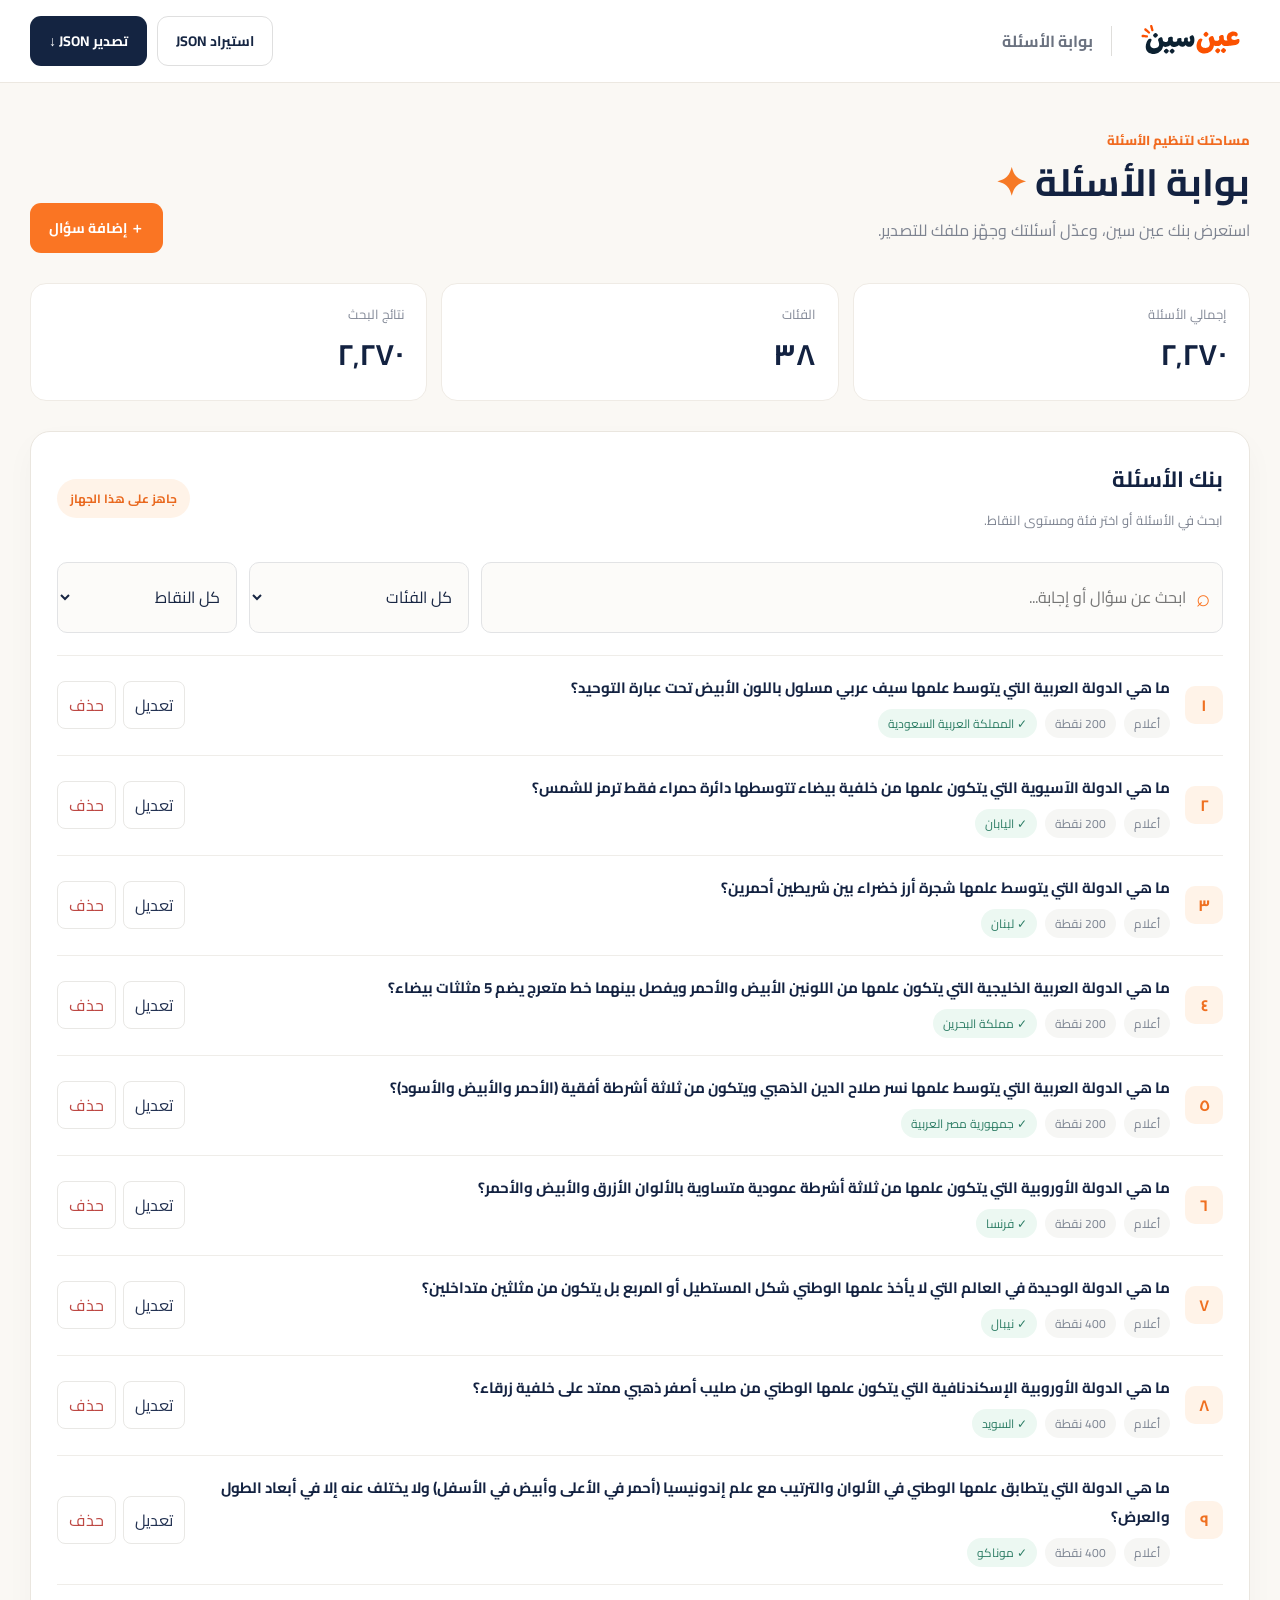
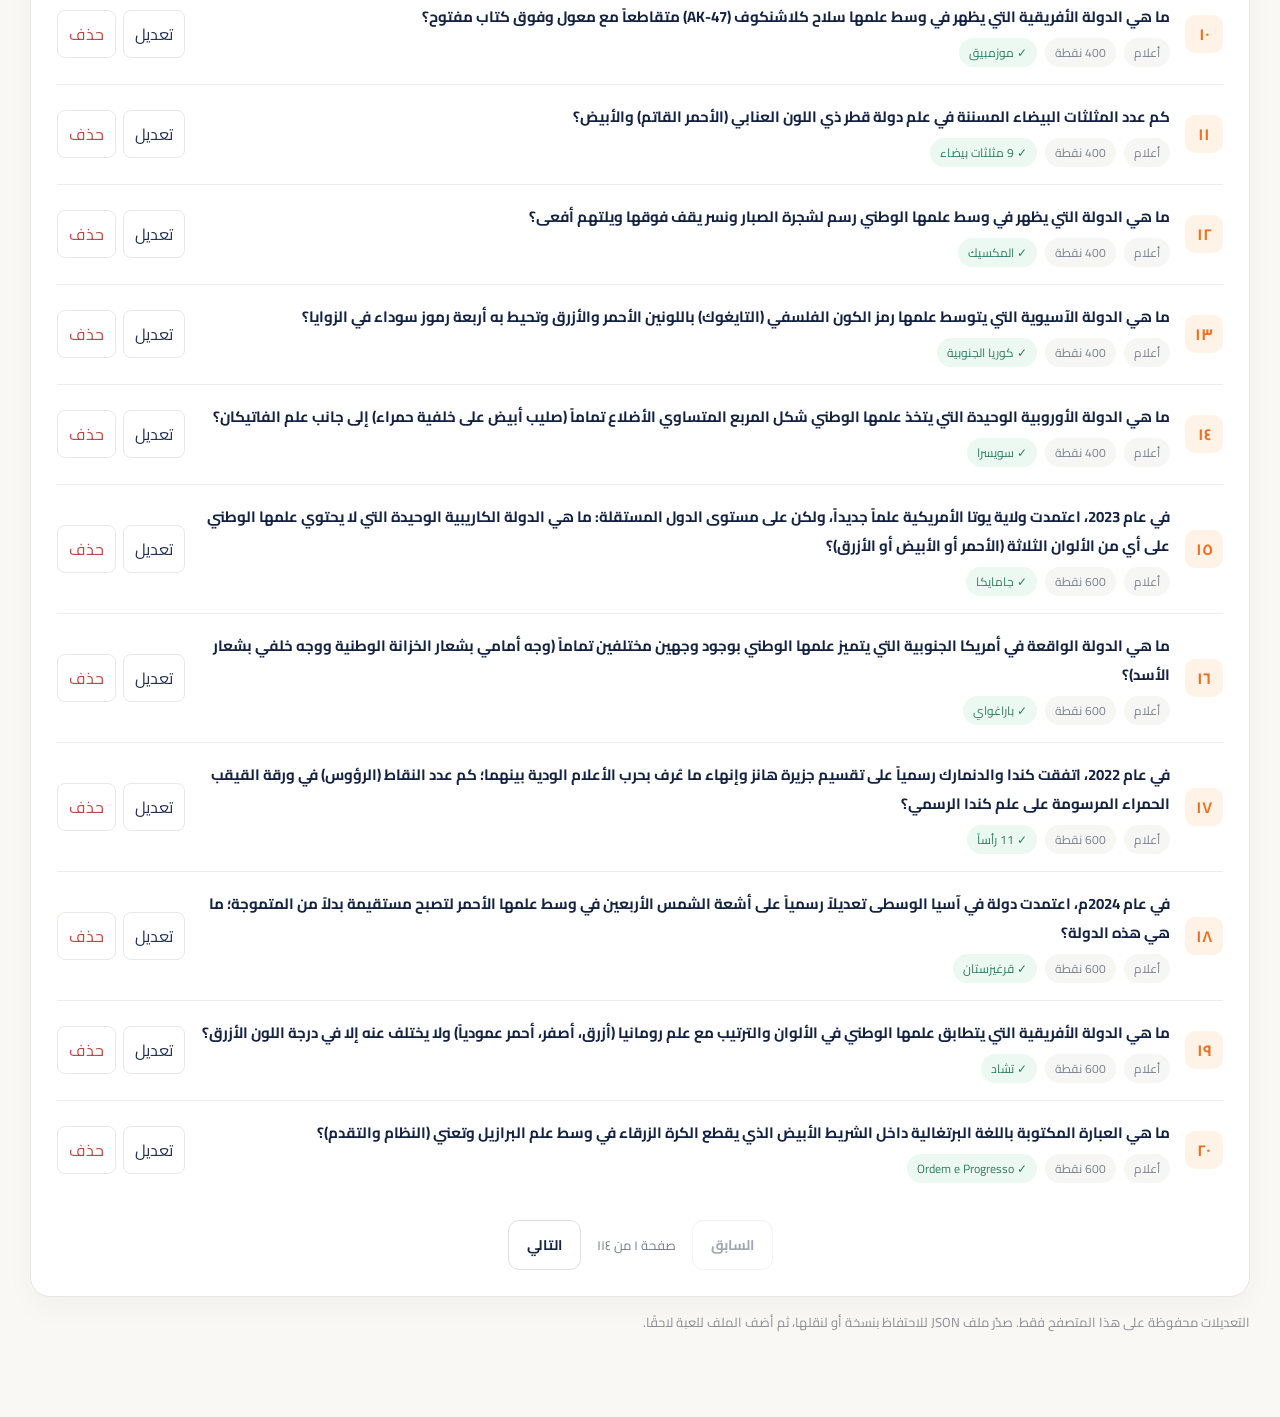
==== index.html @ 0c117cb7 "Create independent question editor" ====
<!doctype html><html lang="ar" dir="rtl"><head><meta charset="utf-8"><meta name="viewport" content="width=device-width,initial-scale=1"><meta name="theme-color" content="#fff8f0"><title>بوابة أسئلة عين سين</title><link rel="icon" href="assets/symbol.svg"><link rel="stylesheet" href="style.css"></head><body>
<header class="top"><div class="top-inner"><img src="assets/logo.svg" alt="عين سين"><span class="top-label">بوابة الأسئلة</span><div class="actions"><label class="button ghost" for="importFile">استيراد JSON</label><input id="importFile" type="file" accept=".json,application/json" hidden><button id="export" class="button dark">تصدير JSON ↓</button></div></div></header>
<main><div class="heading"><div><div class="eyebrow">مساحتك لتنظيم الأسئلة</div><h1>بوابة الأسئلة <span>✦</span></h1><p>استعرض بنك عين سين، وعدّل أسئلتك وجهّز ملفك للتصدير.</p></div><button class="button orange" id="add">＋ إضافة سؤال</button></div>
<div class="stats"><div><span>إجمالي الأسئلة</span><strong id="total">—</strong></div><div><span>الفئات</span><strong id="cat-count">—</strong></div><div><span>نتائج البحث</span><strong id="filtered">—</strong></div></div>
<section class="panel"><div class="panel-head"><div><h2>بنك الأسئلة</h2><p>ابحث في الأسئلة أو اختر فئة ومستوى النقاط.</p></div><span id="save-status" class="badge">جارٍ التحميل…</span></div><div class="filters"><label class="search"><span>⌕</span><input id="query" placeholder="ابحث عن سؤال أو إجابة..." aria-label="البحث عن سؤال أو إجابة"></label><select id="category" aria-label="الفئة"><option value="">كل الفئات</option></select><select id="points" aria-label="النقاط"><option value="">كل النقاط</option><option>200</option><option>400</option><option>600</option></select></div><div id="notice" class="notice" role="status" hidden></div><div id="list" class="list" aria-live="polite"></div><div class="pagination"><button id="prev" class="button ghost">السابق</button><span id="page"></span><button id="next" class="button ghost">التالي</button></div></section>
<p class="hint">التعديلات محفوظة على هذا المتصفح فقط. صدّر ملف JSON للاحتفاظ بنسخة أو لنقلها، ثم أضف الملف للعبة لاحقًا.</p></main>
<dialog id="editor"><form id="editForm"><div class="dialog-header"><div><div class="eyebrow">بنك عين سين</div><h2 id="form-title">إضافة سؤال</h2></div><button type="button" class="close" id="close" aria-label="إغلاق">×</button></div><div class="form-grid"><label>الفئة<select id="form-category" required></select></label><label>النقاط<select id="form-points"><option value="200">٢٠٠ نقطة</option><option value="400">٤٠٠ نقطة</option><option value="600">٦٠٠ نقطة</option></select></label></div><label>نص السؤال<textarea id="form-question" rows="3" required></textarea></label><div class="option-head"><b>الخيارات</b><small>حدّد الدائرة بجانب الإجابة الصحيحة</small></div><div id="options"></div><label>التلميح <small>اختياري</small><input id="form-hint"></label><div id="form-error" class="form-error" role="alert"></div><div class="dialog-actions"><button type="button" id="cancel" class="button ghost">إلغاء</button><button type="submit" class="button orange">حفظ السؤال</button></div></form></dialog><script src="app.js"></script></body></html>
---- style.css ----
@import url("https://fonts.googleapis.com/css2?family=Cairo:wght@400;600;700;800&display=swap");
*{box-sizing:border-box}body{margin:0;font-family:Cairo,Tahoma,sans-serif;color:#132241;background:#faf8f4}button,input,select,textarea{font:inherit}button,.button{cursor:pointer}.top{background:white;border-bottom:1px solid #ece8e1}.top-inner{max-width:1300px;margin:auto;padding:16px 30px;display:flex;align-items:center;gap:18px}.top img{width:120px;height:44px;object-fit:contain}.top-label{border-right:1px solid #dfdedb;padding-right:18px;font-weight:700;color:#6b7280}.actions{margin-right:auto;display:flex;gap:10px}.button{display:inline-flex;align-items:center;justify-content:center;gap:6px;border-radius:11px;border:1px solid transparent;padding:11px 18px;font-weight:700;font-size:14px;white-space:nowrap}.button.orange{background:#fa7523;color:white}.button.dark{background:#142441;color:white}.button.ghost{background:#fff;border-color:#dfdfdf;color:#162643}.button:disabled{opacity:.4;cursor:default}main{max-width:1300px;margin:auto;padding:45px 30px 70px}.heading{display:flex;align-items:flex-end;justify-content:space-between;gap:20px}.eyebrow{font-size:13px;font-weight:800;color:#f16b20}.heading h1{font-size:38px;line-height:1.25;margin:7px 0}.heading h1 span{color:#f67925}.heading p,.panel-head p{color:#7d8390;margin:8px 0}.stats{display:grid;grid-template-columns:repeat(3,1fr);gap:14px;margin:30px 0}.stats>div{background:white;border:1px solid #efebe5;border-radius:16px;padding:18px 22px}.stats span{display:block;color:#838997;font-size:13px}.stats strong{display:block;font-size:30px}.panel{background:white;border:1px solid #eae6df;border-radius:20px;padding:26px;box-shadow:0 12px 30px #14244108}.panel-head{display:flex;justify-content:space-between;align-items:center;gap:20px}.panel h2{font-size:22px;margin:0}.panel-head p{font-size:13px}.badge{background:#fff3e8;border-radius:30px;padding:8px 13px;color:#e9681e;font-size:12px;font-weight:700}.filters{display:grid;grid-template-columns:1fr 220px 180px;gap:12px;margin:22px 0}.filters select,.search,form input,form textarea,form select{width:100%;border:1px solid #e2e3e5;border-radius:10px;background:#fcfbf9;color:#182643;padding:12px}.search{display:flex;align-items:center;gap:8px}.search span{font-size:24px;color:#fa7523}.search input{border:0;outline:none;background:transparent;width:100%}.question{display:flex;align-items:center;gap:15px;border-top:1px solid #efede9;padding:17px 0}.question .num{width:38px;height:38px;display:grid;place-items:center;background:#fff3e8;color:#ef7021;border-radius:10px;font-weight:bold;flex:none}.question-body{flex:1;min-width:0}.question-body h3{font-size:15px;margin:0 0 7px}.meta{display:flex;flex-wrap:wrap;gap:8px;color:#7b8391;font-size:12px}.meta span{background:#f6f6f4;padding:3px 10px;border-radius:20px}.answer{color:#2d7d65!important;background:#ecf8f2!important}.row-actions{display:flex;gap:7px}.row-actions button{border:1px solid #e9e8e5;border-radius:8px;background:white;padding:8px 11px;color:#233252;cursor:pointer}.row-actions .delete{color:#bd4843}.pagination{display:flex;justify-content:center;align-items:center;gap:16px;margin-top:20px}.pagination span{font-size:13px;color:#757c89}.hint{color:#8a8d92;font-size:13px}.notice{background:#fff3e8;color:#9d4a12;padding:10px;border-radius:8px;margin-bottom:10px}.empty{text-align:center;padding:40px;color:#838997}dialog{border:0;border-radius:20px;width:min(640px,94vw);max-height:90vh;padding:0;color:#142441;box-shadow:0 25px 90px #0c193a44}dialog::backdrop{background:#101b33a8}form{padding:26px}form label{display:block;font-weight:700;font-size:14px;margin-top:15px}form label small,.option-head small{font-weight:400;color:#88909c}form input,form textarea,form select{margin-top:6px}textarea{resize:vertical}.dialog-header,.dialog-actions,.option-head{display:flex;justify-content:space-between;align-items:center}.dialog-header h2{margin:4px 0}.close{font-size:28px;border:0;background:#f5f5f3;border-radius:8px;width:38px;height:38px;cursor:pointer}.form-grid{display:grid;grid-template-columns:1fr 1fr;gap:12px}.option-head{margin-top:20px}.option-row{display:flex;align-items:center;gap:10px}.option-row input[type=radio]{width:18px;accent-color:#f66b1c}.option-row input[type=text]{flex:1}.dialog-actions{justify-content:flex-start;gap:9px;margin-top:20px}.form-error{color:#b83c38;margin-top:10px;font-size:13px}@media(max-width:700px){main{padding:25px 14px}.top-inner{padding:12px 14px;flex-wrap:wrap;gap:8px}.top img{width:95px}.top-label{font-size:12px}.actions{width:100%;margin:0}.actions .button{flex:1}.heading{align-items:flex-start;flex-direction:column}.heading h1{font-size:30px}.stats{gap:7px}.stats>div{padding:12px}.stats strong{font-size:22px}.panel{padding:16px}.panel-head{align-items:flex-start;flex-direction:column}.filters{grid-template-columns:1fr 1fr}.search{grid-column:1/-1}.question{align-items:flex-start;flex-wrap:wrap}.question-body{width:calc(100% - 55px);flex:none}.row-actions{margin-right:53px}.button{font-size:12px;padding:10px 12px}.form-grid{grid-template-columns:1fr 1fr}}
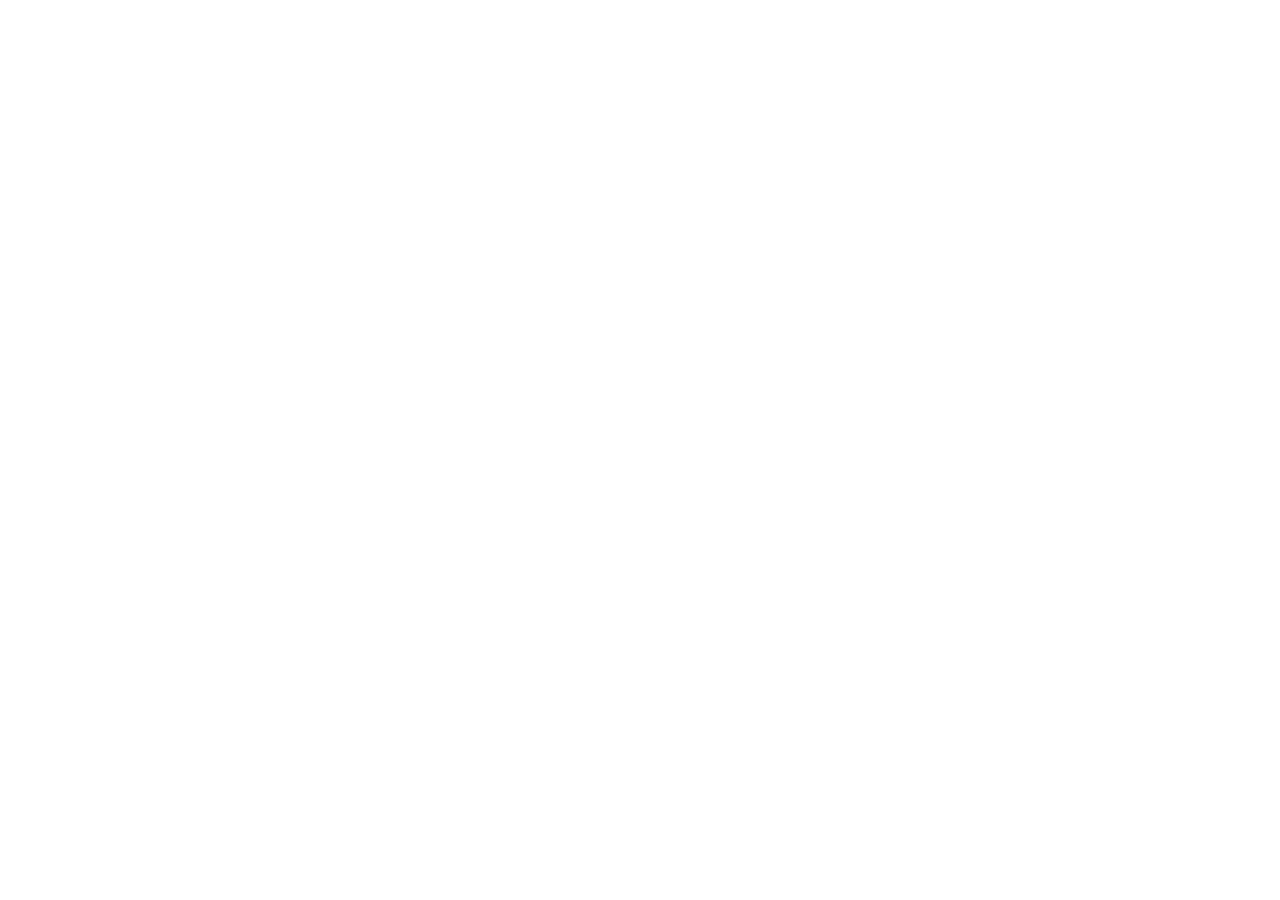
==== commit 7dd85228: "Publish protected Ain Seen review dashboard" ====
--- a/index.html
+++ b/index.html
@@ -1,7 +1,4 @@
-<!doctype html><html lang="ar" dir="rtl"><head><meta charset="utf-8"><meta name="viewport" content="width=device-width,initial-scale=1"><meta name="theme-color" content="#fff8f0"><title>بوابة أسئلة عين سين</title><link rel="icon" href="assets/symbol.svg"><link rel="stylesheet" href="style.css"></head><body>
-<header class="top"><div class="top-inner"><img src="assets/logo.svg" alt="عين سين"><span class="top-label">بوابة الأسئلة</span><div class="actions"><label class="button ghost" for="importFile">استيراد JSON</label><input id="importFile" type="file" accept=".json,application/json" hidden><button id="export" class="button dark">تصدير JSON ↓</button></div></div></header>
-<main><div class="heading"><div><div class="eyebrow">مساحتك لتنظيم الأسئلة</div><h1>بوابة الأسئلة <span>✦</span></h1><p>استعرض بنك عين سين، وعدّل أسئلتك وجهّز ملفك للتصدير.</p></div><button class="button orange" id="add">＋ إضافة سؤال</button></div>
-<div class="stats"><div><span>إجمالي الأسئلة</span><strong id="total">—</strong></div><div><span>الفئات</span><strong id="cat-count">—</strong></div><div><span>نتائج البحث</span><strong id="filtered">—</strong></div></div>
-<section class="panel"><div class="panel-head"><div><h2>بنك الأسئلة</h2><p>ابحث في الأسئلة أو اختر فئة ومستوى النقاط.</p></div><span id="save-status" class="badge">جارٍ التحميل…</span></div><div class="filters"><label class="search"><span>⌕</span><input id="query" placeholder="ابحث عن سؤال أو إجابة..." aria-label="البحث عن سؤال أو إجابة"></label><select id="category" aria-label="الفئة"><option value="">كل الفئات</option></select><select id="points" aria-label="النقاط"><option value="">كل النقاط</option><option>200</option><option>400</option><option>600</option></select></div><div id="notice" class="notice" role="status" hidden></div><div id="list" class="list" aria-live="polite"></div><div class="pagination"><button id="prev" class="button ghost">السابق</button><span id="page"></span><button id="next" class="button ghost">التالي</button></div></section>
-<p class="hint">التعديلات محفوظة على هذا المتصفح فقط. صدّر ملف JSON للاحتفاظ بنسخة أو لنقلها، ثم أضف الملف للعبة لاحقًا.</p></main>
-<dialog id="editor"><form id="editForm"><div class="dialog-header"><div><div class="eyebrow">بنك عين سين</div><h2 id="form-title">إضافة سؤال</h2></div><button type="button" class="close" id="close" aria-label="إغلاق">×</button></div><div class="form-grid"><label>الفئة<select id="form-category" required></select></label><label>النقاط<select id="form-points"><option value="200">٢٠٠ نقطة</option><option value="400">٤٠٠ نقطة</option><option value="600">٦٠٠ نقطة</option></select></label></div><label>نص السؤال<textarea id="form-question" rows="3" required></textarea></label><div class="option-head"><b>الخيارات</b><small>حدّد الدائرة بجانب الإجابة الصحيحة</small></div><div id="options"></div><label>التلميح <small>اختياري</small><input id="form-hint"></label><div id="form-error" class="form-error" role="alert"></div><div class="dialog-actions"><button type="button" id="cancel" class="button ghost">إلغاء</button><button type="submit" class="button orange">حفظ السؤال</button></div></form></dialog><script src="app.js"></script></body></html>
+<!doctype html><html lang="ar" dir="rtl"><head><meta charset="UTF-8"/><meta name="viewport" content="width=device-width,initial-scale=1.0,viewport-fit=cover"/><title>عين سين — بوابة الأسئلة</title>  <script type="module" crossorigin src="./assets/admin-DbtzUWpD.js"></script>
+  <link rel="modulepreload" crossorigin href="./assets/style-DucPuMYP.js">
+  <link rel="stylesheet" crossorigin href="./assets/style-D974J8X4.css">
+</head><body><div id="root"></div></body></html>
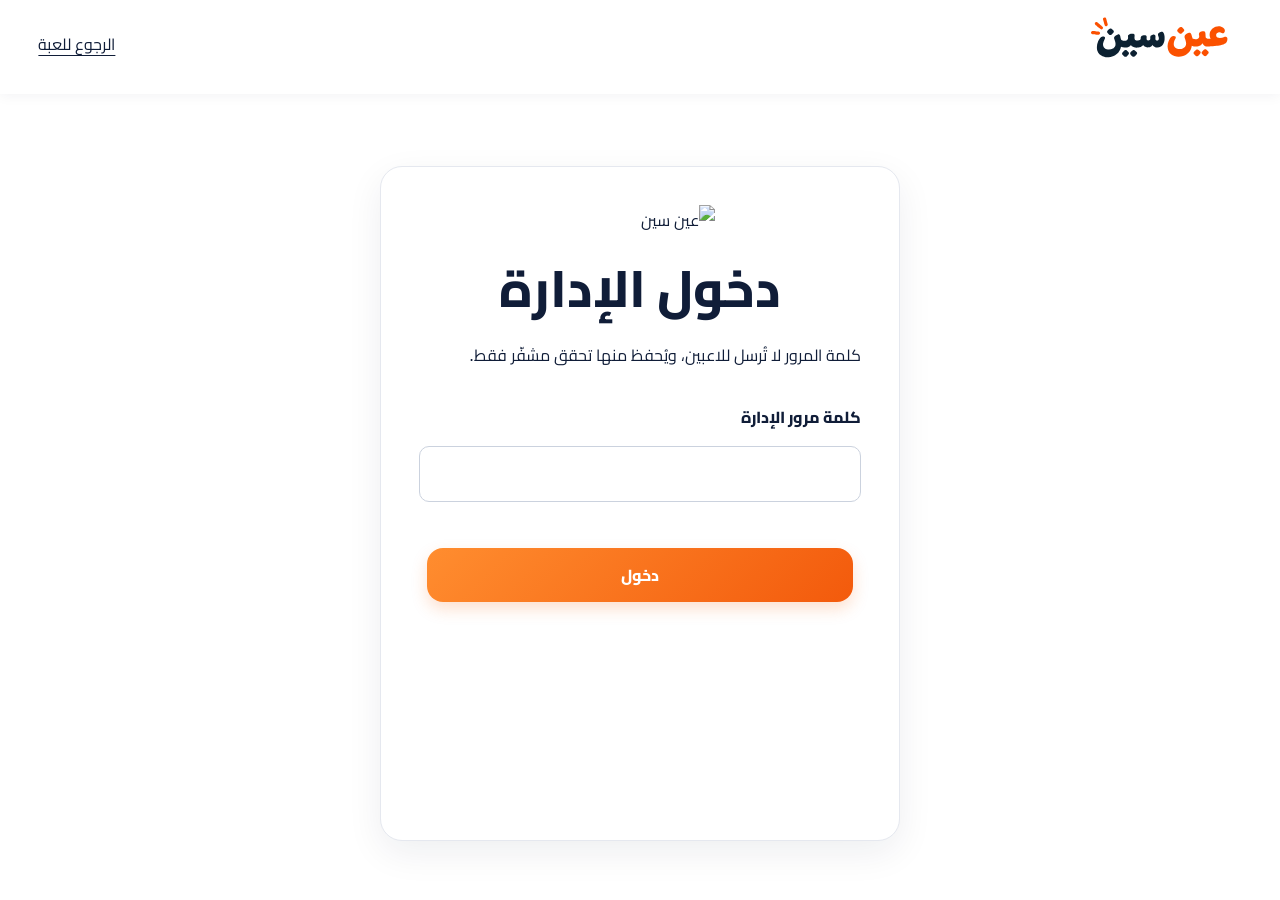
==== commit 9e1e3715: "Publish cache-busted review portal assets" ====
--- a/index.html
+++ b/index.html
@@ -1,4 +1,4 @@
-<!doctype html><html lang="ar" dir="rtl"><head><meta charset="UTF-8"/><meta name="viewport" content="width=device-width,initial-scale=1.0,viewport-fit=cover"/><title>عين سين — بوابة الأسئلة</title>  <script type="module" crossorigin src="./assets/admin-DbtzUWpD.js"></script>
-  <link rel="modulepreload" crossorigin href="./assets/style-DucPuMYP.js">
-  <link rel="stylesheet" crossorigin href="./assets/style-D974J8X4.css">
+<!doctype html><html lang="ar" dir="rtl"><head><meta charset="UTF-8"/><meta name="viewport" content="width=device-width,initial-scale=1.0,viewport-fit=cover"/><title>عين سين — بوابة الأسئلة</title>  <script type="module" crossorigin src="./assets/review-entry-v1.js"></script>
+  <link rel="modulepreload" crossorigin href="./assets/review-runtime-v1.js">
+  <link rel="stylesheet" crossorigin href="./assets/review-v1.css">
 </head><body><div id="root"></div></body></html>
--- a/assets/review-v1.css
+++ b/assets/review-v1.css
@@ -0,0 +1 @@
+@font-face{font-family:Cairo;font-style:normal;font-display:swap;font-weight:400;src:url(./cairo-arabic-400-normal-DN15VWMM.woff2) format("woff2"),url(./cairo-arabic-400-normal-CAYwymWN.woff) format("woff")}@font-face{font-family:Cairo;font-style:normal;font-display:swap;font-weight:600;src:url(./cairo-arabic-600-normal-rkrvveqO.woff2) format("woff2"),url(./cairo-arabic-600-normal-B3EOalmC.woff) format("woff")}@font-face{font-family:Cairo;font-style:normal;font-display:swap;font-weight:800;src:url(./cairo-arabic-800-normal-G1qvPr6G.woff2) format("woff2"),url(./cairo-arabic-800-normal-CVTPwINa.woff) format("woff")}:root{color-scheme:light;font-family:Tajawal,Cairo,system-ui,sans-serif;color:#172238;background:#faf6eb;font-synthesis:none}*{box-sizing:border-box}body{margin:0}button,input{font:inherit}button{cursor:pointer;border:2px solid #172238;border-radius:12px;padding:12px 20px;background:#fff;color:inherit;box-shadow:3px 4px #172238;transition:transform .15s,box-shadow .15s}button:hover:enabled{transform:translate(-1px,-2px)}button:active:enabled{box-shadow:0 0;transform:translate(2px,2px)}button:disabled{opacity:.45;cursor:default;box-shadow:none}button:focus-visible,input:focus-visible{outline:3px solid #245fe8;outline-offset:4px}header{max-width:1440px;margin:auto;padding:18px 4%;display:flex;justify-content:space-between;align-items:center;border-bottom:2px solid #172238}header img{width:160px}nav{display:flex;align-items:center;gap:15px}main{max-width:1440px;margin:auto;padding:32px 4%}h1{font-size:clamp(30px,4vw,58px);line-height:1.4;margin:16px 0}h2{line-height:1.7}p{line-height:1.9}em{font-style:normal;color:#245fe8}.pill{border:1.5px solid #172238;border-radius:30px;padding:7px 14px;font-size:13px;background:#fffdf7}.setup{display:grid;grid-template-columns:1.15fr 1fr;gap:60px;align-items:center}.hero-icon{width:220px}.panel{border:2px solid #172238;border-radius:22px;padding:32px;background:#fffdf8;box-shadow:7px 8px #172238}label{display:block;margin:16px 0;font-weight:700}input{display:block;width:100%;padding:12px;border:2px solid #172238;border-radius:10px;margin-top:8px;background:#faf6eb}.upload{padding:12px;background:#f9dfa0;border:2px dashed #172238;border-radius:12px}input[type=file]{font-size:12px}.primary{background:#f6cf57;font-weight:800;margin:18px 8px 8px}.note,small{font-size:13px;line-height:1.7;color:#4e596b}.error{color:#a82030}.scores{display:grid;grid-template-columns:1fr 1fr;gap:24px}.score{border:2px solid #172238;border-radius:18px;padding:20px 28px;display:grid;grid-template-columns:1fr auto;box-shadow:4px 5px #172238}.score strong{font-size:40px;grid-row:span 2;animation:score-in .3s ease-out}.score small{grid-column:1}.red{background:#ffe1dc}.blue{background:#dce7ff}.score.current{outline:3px solid #e8be43;outline-offset:5px}.toolbar{display:flex;justify-content:space-between;align-items:center;gap:12px;margin:30px 0}.board{display:grid;grid-template-columns:repeat(6,1fr);gap:18px}.category{background:#fff;border:2px solid #172238;border-radius:14px;overflow:hidden;box-shadow:4px 5px #172238;padding-bottom:12px}.category h3{font-size:16px;height:110px;margin:0;padding:14px;display:flex;flex-direction:column;gap:8px;background:#f8dfa0;border-bottom:2px solid #172238}.category h3 span{font-size:12px;opacity:.6}.tint-1 h3{background:#dce7ff}.tint-2 h3{background:#ffe1dc}.tint-3 h3{background:#d9ecdc}.category button{display:block;width:calc(100% - 24px);margin:12px auto 0;font-size:24px;font-weight:800;box-shadow:2px 3px #172238}.question{max-width:1000px;margin:auto;text-align:center}.question-top{display:flex;justify-content:space-between}.question>h2{font-size:clamp(22px,3vw,34px);margin:28px auto}.prepare{padding:35px 0}.options{display:grid;grid-template-columns:1fr 1fr;gap:18px;margin:25px 0}.options button{min-height:75px;display:flex;align-items:center;text-align:right;gap:15px;font-weight:700}.options span{border:1px solid;border-radius:7px;padding:5px 9px;background:#faf6eb}.options .selected{background:#f9dfa0;outline:2px solid #172238}.options .correct{opacity:1;background:#c5ebcd}.timer strong{font-size:40px}.track{height:15px;max-width:600px;margin:8px auto;background:#e5e7ea;border:2px solid #172238;border-radius:20px;overflow:hidden;direction:ltr}.track i{height:100%;display:block;background:#245fe8}.urgent .track i{background:#ef5145}.urgent strong{animation:pulse .65s infinite}.trays{display:grid;grid-template-columns:1fr 1fr;gap:20px;margin-top:25px}.tray{border:2px solid;border-radius:14px;padding:15px}.tray b{display:block}.tray button{padding:8px;margin:8px 5px;font-size:13px}.steal,.resolution{padding:18px;background:#f7e5a8;border-radius:15px;margin-top:22px}.buzzer{font-size:20px;font-weight:700;margin:10px;min-width:180px}.finish{text-align:center;max-width:850px;margin:auto}.final-row{display:flex;justify-content:space-between;padding:24px;margin:20px 0;border:2px solid;border-radius:12px}.audit{margin:35px 0;padding:18px;border:1px solid;border-radius:12px}footer{text-align:center;padding:25px;color:#667085;font-size:13px}.animation{position:fixed;top:0;right:0;bottom:0;left:0;background:#fff;z-index:100;display:grid;place-items:center;overflow:hidden;pointer-events:all}.animation img{width:min(65vw,550px);opacity:1;animation:logo-enter 2.1s both}.animation.turn img{animation:logo-turn 2.4s both}.turn-title{position:absolute;padding:30px 70px;border:3px solid;border-radius:20px;animation:team-enter 2.4s both;text-align:center}@keyframes logo-enter{0%{transform:translate(120vw) rotate(5deg)}35%{transform:translate(0) rotate(-4deg) scale(.9)}48%{transform:rotate(3deg) scale(1)}60%{transform:rotate(0) scale(1.05)}to{transform:scale(18);opacity:1}}@keyframes logo-turn{0%{transform:translate(120vw)}30%{transform:translate(0) rotate(-3deg)}45%{transform:scale(1.15) rotate(3deg)}62%,to{transform:scale(10);opacity:1;visibility:hidden}}@keyframes team-enter{0%,60%{opacity:0;transform:translateY(25px)}75%,95%{opacity:1;transform:translateY(0)}to{opacity:0}}@keyframes pulse{50%{opacity:.45}}@keyframes score-in{0%{transform:scale(1.15)}to{transform:scale(1)}}@media(max-width:1050px){.board{grid-template-columns:repeat(4,1fr)}.setup{gap:25px}}@media(max-width:650px){header{padding:12px}header img{width:110px}nav .pill{display:none}main{padding:22px 16px}.setup{grid-template-columns:1fr}.hero{text-align:center}.hero-icon{width:130px}.panel{padding:20px}.board{grid-template-columns:repeat(2,1fr);gap:16px}.scores{gap:14px}.score{padding:13px;grid-template-columns:1fr}.score strong{grid-row:auto}.toolbar{flex-wrap:wrap}.toolbar b{order:-1;width:100%}.options,.trays{grid-template-columns:1fr}.question-top{gap:10px}.pill{font-size:11px}.final-row{gap:12px;padding:16px}}@media(prefers-reduced-motion:reduce){*,*:before,*:after{animation-duration:.01ms!important;transition:none!important}.animation{display:none}}a{color:inherit;text-underline-offset:5px}select,textarea{font:inherit;display:block;width:100%;padding:12px;border:2px solid #172238;border-radius:10px;margin-top:8px;background:#faf6eb}textarea{min-height:110px;resize:vertical}.online{background:#d9ecdc}.offline{background:#ffe1dc}.sharing{margin:25px 0;box-shadow:3px 4px #172238}.sharing>div{margin-top:20px}.sharing button{margin:8px}.filters{display:grid;grid-template-columns:2fr 1fr 1fr;gap:16px;align-items:center}.editor{margin:25px 0;padding:24px;background:#e9edfa;border:2px solid;border-radius:18px}.question-list{display:grid;grid-template-columns:1fr 1fr;gap:20px;margin:25px 0}.bank-row{border:2px solid;border-radius:16px;padding:22px;background:#fff}.bank-row button{margin:8px}.bank-row h3{line-height:1.8}@media(max-width:650px){.question-list,.filters{grid-template-columns:1fr}nav{font-size:13px}}.room-code{text-align:center;border:2px solid #172238;border-radius:18px;background:#f8dfa0;padding:25px;margin:25px 0}.room-code strong{display:block;font-size:clamp(32px,5vw,55px);letter-spacing:.15em;padding:18px;color:#172238}.lobby-members{margin:25px 0}.member-row{display:flex;align-items:center;justify-content:space-between;gap:18px;border:2px solid #172238;border-radius:14px;padding:16px;margin:12px 0}.member-row small{display:block}.member-row button{margin:5px;padding:8px 14px}.logo-loading{font-size:26px;font-weight:800;color:#172238}.animation img{animation-duration:3.2s}.animation.turn img,.turn-title{animation-duration:3.8s}.replay-intro{display:block;margin:20px 0 0;font-size:12px;box-shadow:none}.fallback-logo{font-size:60px}.animation:not(.ready) .turn-title{display:none}@media(max-width:650px){.member-row{flex-direction:column;align-items:stretch}}@media(prefers-reduced-motion:reduce){.animation{display:grid!important}.animation img{animation:none!important;transform:none!important;opacity:1!important}.animation.turn.ready img{display:none}.turn-title{animation:none!important;opacity:1!important;transform:none!important}}.room-qr{display:block;width:min(260px,65vw);margin:12px auto}.room-qr svg{width:100%;height:auto;display:block;border-radius:12px}.room-invite{margin:16px 0}.room-invite summary{cursor:pointer;font-weight:700}.join-panel{max-width:560px;margin:40px auto}.join-panel form{display:grid;gap:14px;margin:22px 0}:root{--page-gutter: clamp(12px, 3vw, 40px);-webkit-text-size-adjust:100%;text-size-adjust:100%}body,#root{min-height:100svh}header,main,footer{padding-left:calc(var(--page-gutter) + env(safe-area-inset-left,0px));padding-right:calc(var(--page-gutter) + env(safe-area-inset-right,0px))}header{padding-top:max(12px,env(safe-area-inset-top,0px));gap:12px}main{padding-bottom:calc(28px + env(safe-area-inset-bottom,0px))}footer{padding-bottom:calc(20px + env(safe-area-inset-bottom,0px))}header>*,main>*,.setup>*,.scores>*,.board>*,.options>*,.trays>*,.member-row>*{min-width:0}button,input,select,textarea{min-height:44px;max-width:100%}button,h1,h2,h3,p,b,strong,summary,a{overflow-wrap:anywhere}input,select,textarea{font-size:16px}img,svg{max-width:100%}nav,.toolbar,.question-top{flex-wrap:wrap}.toolbar{margin-block:18px}.toolbar>*{max-width:100%}.scores,.options,.trays{grid-template-columns:repeat(2,minmax(0,1fr))}.score b,.score span{min-width:0;overflow-wrap:anywhere}.score strong{font-size:clamp(26px,4vw,40px)}.options button{min-width:0;overflow-wrap:anywhere}.options span{flex-shrink:0}.category h3{height:auto;min-height:110px}.category button{padding-inline:8px;min-height:44px}.buzzer{min-width:0;max-width:calc(100% - 20px);min-height:52px}.room-code{padding:clamp(12px,3vw,25px)}.room-code strong{font-size:clamp(24px,5vw,55px);padding:12px 0;letter-spacing:.08em}.room-qr{width:min(260px,100%)}.join-panel{width:calc(100% - 2 * var(--page-gutter))}.member-row{flex-wrap:wrap}.member-row>div:last-child{display:flex;flex-wrap:wrap;gap:8px}.member-row button{margin:0;flex:1 1 130px}.animation img{max-height:70svh;width:auto;max-width:min(65vw,550px);object-fit:contain}.turn-title{max-width:90vw;padding:16px clamp(16px,5vw,70px)}@media(max-width:900px){.setup{grid-template-columns:1fr;gap:24px}.hero{text-align:center}.hero-icon{width:130px}.panel{padding:clamp(14px,3vw,24px)}.scores{gap:12px}.score{padding:12px}.question>h2{font-size:clamp(20px,3vw,28px);margin-block:16px}.options{gap:12px;margin-block:16px}.options button{min-height:60px;padding:12px;gap:10px}.prepare{padding-block:12px}.trays{gap:12px}.tray{padding:10px}.answer-submit{position:sticky;bottom:calc(10px + env(safe-area-inset-bottom,0px));z-index:5;border-width:3px}}@media(min-width:480px)and (max-width:900px){.board{grid-template-columns:repeat(4,minmax(0,1fr));gap:12px}.category h3{min-height:90px;font-size:14px;padding:10px}.category button{font-size:21px;width:calc(100% - 16px);margin-top:10px}.score{grid-template-columns:minmax(0,1fr) auto;align-items:center}.score strong{grid-row:span 2}.options,.trays{grid-template-columns:repeat(2,minmax(0,1fr))}}@media(max-width:479px){.board{grid-template-columns:repeat(2,minmax(0,1fr))}.options,.trays{grid-template-columns:minmax(0,1fr)}.scores{grid-template-columns:repeat(2,minmax(0,1fr))}.score{grid-template-columns:minmax(0,1fr)}.score strong{grid-row:auto}.primary{margin-inline:0}.room-code strong{letter-spacing:.04em}}@media(orientation:landscape)and (max-height:600px){header{padding-block:6px}header img{width:100px}nav{gap:8px;font-size:13px}nav .pill{display:none}main{padding-top:12px}.setup{grid-template-columns:minmax(0,.8fr) minmax(0,1.2fr);gap:20px;align-items:start}.hero h1{font-size:clamp(26px,4vw,36px)}.hero-icon{width:100px}.hero p{font-size:14px}.panel{padding:14px;border-radius:16px;box-shadow:4px 5px #172238}.toolbar{margin-block:10px;gap:8px}.toolbar b{width:auto;order:0}.toolbar button{padding:8px 12px}.scores{gap:10px}.score{padding:8px 12px;grid-template-columns:minmax(0,1fr) auto}.score strong{font-size:28px;grid-row:span 2}.score small{font-size:11px}.question>h2{margin-block:12px;font-size:clamp(20px,2.6vw,26px);line-height:1.65}.question-top{gap:6px}.timer strong{font-size:28px}.track{height:12px;margin-block:5px}.options{grid-template-columns:repeat(2,minmax(0,1fr));gap:10px;margin-block:12px}.options button{min-height:52px;padding:10px}.trays{grid-template-columns:repeat(2,minmax(0,1fr));margin-top:16px}.category h3{min-height:76px;padding:8px;font-size:13px;gap:4px}.category button{margin-top:8px;padding-block:6px;font-size:20px}.room-qr{width:min(190px,100%)}.steal,.resolution{margin-top:12px;padding:12px}.prepare{padding-block:6px}.primary{margin-block:10px}.buzzer{margin:6px;padding:10px 16px;font-size:18px}}@media(orientation:landscape)and (min-width:900px)and (max-height:600px){.board{grid-template-columns:repeat(6,minmax(0,1fr));gap:12px}}@media(horizontal-viewport-segments:2){.setup,.scores,.options,.trays,.question-list{grid-template-columns:repeat(2,minmax(0,1fr));column-gap:max(20px,calc(env(viewport-segment-left 1 0,0px) - env(viewport-segment-right 0 0,0px) + 32px))}}.setup>.category-picker{grid-column:1 / -1}.category-picker{margin-block:1rem}.category-picker h2{margin-block:0 .5rem}.category-choices{display:grid;grid-template-columns:repeat(5,minmax(0,1fr));gap:.85rem}.category-choice{position:relative;display:flex;flex-direction:column;align-items:center;justify-content:center;gap:.4rem;min-width:0;padding:.8rem;font:inherit;background:var(--paper, #fffdf7)}.category-choice img{object-fit:contain;width:clamp(65px,8vw,110px);height:clamp(65px,8vw,110px)}.category-choice span{overflow-wrap:anywhere;font-size:.85rem;font-weight:800}.category-choice b{position:absolute;top:.35rem;inset-inline-end:.5rem}.category-choice.chosen{background:#d9f5e7;outline:3px solid #17263d;outline-offset:1px}.category-choice:disabled:not(.chosen){opacity:.4}.category h3{display:flex;flex-direction:column;align-items:center;gap:.5rem}.category h3 img{width:clamp(55px,7vw,90px);height:clamp(55px,7vw,90px);object-fit:contain}.selected-categories{display:flex;flex-wrap:wrap;gap:1rem}.selected-categories span{display:flex;align-items:center;gap:.5rem}@media(max-width:900px){.category-choices{grid-template-columns:repeat(3,minmax(0,1fr))}}@media(max-width:460px){.category-choices{grid-template-columns:repeat(2,minmax(0,1fr));gap:.6rem}.category-picker{padding:.9rem}}@media(orientation:landscape)and (max-height:540px){.category-choices{grid-template-columns:repeat(5,minmax(0,1fr))}.category-choice{padding:.5rem}.category-choice img{width:50px;height:50px}.category h3 img{width:45px;height:45px}}.category-confirm{display:flex;justify-content:center;margin-top:1.5rem}.category-confirm>button{max-width:100%;white-space:normal}html[data-reduced-motion=true] *,html[data-reduced-motion=true] *:before,html[data-reduced-motion=true] *:after{animation:none!important;transition:none!important;scroll-behavior:auto!important}html[data-reduced-motion=true] .animation{display:none!important}.turn-duration{display:grid;gap:12px;max-width:520px}.turn-duration input[type=range]{width:100%;padding:0;accent-color:#cc3844;cursor:pointer}.board.paired-board{grid-template-columns:repeat(3,minmax(0,1fr));gap:22px}.paired-category{display:grid;grid-template-columns:minmax(54px,1fr) minmax(100px,1.7fr) minmax(54px,1fr);border:2px solid #172238;border-radius:18px;box-shadow:4px 5px #172238;background:#fffdf8;overflow:hidden;min-width:0}.question-column{display:grid;grid-template-rows:48px repeat(3,minmax(56px,1fr));gap:12px;padding:10px;text-align:center}.question-column>span{display:flex;align-items:center;justify-content:center;font-weight:800;font-size:13px}.question-column button{padding:8px 2px;min-height:56px;width:100%;margin:0;font-size:clamp(18px,2vw,25px);font-weight:800;box-shadow:2px 3px #172238}.question-column button:disabled{background:#e8e8e4;opacity:.6}.category-strip{background:var(--category-color);border-inline:2px solid #172238;display:flex;flex-direction:column;align-items:center;min-width:0}.category-strip h3{font-size:15px;min-height:62px;margin:0;padding:12px 6px 6px;text-align:center;line-height:1.6;overflow-wrap:anywhere}.category-strip img{width:100%;height:190px;object-fit:contain;padding:10px 3px;flex:1}.category-strip-bottom{height:14px;width:100%;background:#172238;opacity:.16;border-top:2px solid #172238}@media(max-width:1050px){.board.paired-board{grid-template-columns:repeat(2,minmax(0,1fr));gap:18px}}@media(max-width:550px){.board.paired-board{grid-template-columns:1fr}.paired-category{grid-template-columns:1fr 1.6fr 1fr}.category-strip img{height:180px}}:root{--ink:#101d38;--orange:#f56818;--coral:#ff625b;--paper:#fff;--panel:#f0f1f4;color:var(--ink);background:var(--paper)}body{background:#fff;color:var(--ink)}header{max-width:none;min-height:76px;background:#fff;border:0;box-shadow:0 2px 12px #101d380d}header img{width:clamp(120px,13vw,190px);height:auto;max-height:58px;object-fit:contain}header nav{flex-wrap:wrap;gap:clamp(8px,2vw,28px)}header nav a{font-weight:800;text-decoration:none}header nav a:hover{color:var(--orange)}button,select,input{border-color:#d8dce5;border-radius:14px;box-shadow:none}button{border:1px solid #dde1e9;font-weight:800;transition:transform .18s,box-shadow .18s,background-color .18s}button:hover:enabled{box-shadow:0 8px 20px #101d381a;transform:translateY(-2px)}button.primary,.hero-action{color:#fff;border:0;background:linear-gradient(135deg,#ff8d2f,#f35a0c);border-radius:16px;box-shadow:0 7px 16px #f5681835}button.primary:hover:enabled,.hero-action:hover{background:linear-gradient(135deg,#ff9a3e,#e84e08)}.panel{background:#fff;border:1px solid #e6e8ef;border-radius:22px;box-shadow:0 10px 30px #101d380d}main{max-width:1500px}.redesign-home{max-width:none;display:grid;grid-template-columns:minmax(0,1fr);gap:32px;padding:0 0 60px}.redesign-home>.hero{grid-column:1;grid-row:1;min-height:465px;margin:0;padding:45px max(6vw,28px);background:#ff8061 url(../redesign/brand/riyadh-banner.webp) center 58% / cover no-repeat;border:0;border-radius:0 0 48% 8%/0 0 12% 5%;display:flex;justify-content:flex-start;align-items:center;overflow:hidden}.hero-content{max-width:560px;width:44%;text-align:right;margin-inline-start:0}.hero-content h1{margin:0 0 12px;line-height:1}.hero-content .hero-wordmark{width:min(100%,420px);max-height:150px;object-fit:contain;object-position:right center}.hero-content p{font-size:clamp(20px,2.1vw,31px);font-weight:800;line-height:1.7;margin:14px 0 22px;color:#101d38}.hero-action{display:inline-block;text-decoration:none;font-size:22px;font-weight:800;padding:13px 48px}.redesign-home>.category-picker{grid-column:1;grid-row:2;margin:0 auto;width:min(1420px,94%);background:#f0f1f4;border:0;padding:28px;box-shadow:none}.redesign-home>.panel:not(.category-picker):not(.how-to-play):not(.about-game){grid-column:1;grid-row:3;width:min(1000px,94%);margin:auto}.redesign-home>.how-to-play{grid-column:1;grid-row:4;width:min(1000px,94%);margin:auto}.category-picker .toolbar{justify-content:center;text-align:center;gap:16px}.category-picker .toolbar h2{font-size:clamp(26px,3vw,42px);margin:0}.category-picker .toolbar p{margin:0;color:#657080}.category-choices{display:grid;grid-template-columns:repeat(auto-fill,minmax(150px,1fr));gap:16px}.category-picker .category-choice{display:flex;flex-direction:column;position:relative;gap:0;padding:0;margin:0;width:100%;border:2px solid transparent;border-radius:17px;overflow:hidden;background:#b9dff1;box-shadow:0 4px 10px #101d380c}.category-picker .category-choice img{width:100%;height:auto;aspect-ratio:1/1;object-fit:cover;padding:0;margin:0;border-radius:0}.category-picker .category-choice span{width:100%;min-height:60px;display:flex;align-items:center;justify-content:center;padding:9px;background:#ff812f;color:#fff;font-size:16px}.category-picker .category-choice b{position:absolute;top:8px;left:8px;border-radius:50%;width:27px;height:27px;color:#fff;background:#1f73dc;display:grid;place-items:center}.category-picker .category-choice.chosen{border-color:#2478f2;box-shadow:0 0 0 3px #2478f233;transform:translateY(-3px)}.category-picker .category-choice.chosen span{background:#2478f2}.category-picker .category-choice:disabled:not(.chosen){opacity:.52}.category-confirm{text-align:center;padding:26px 0 0}.favorites-panel{margin:12px 0 18px}.favorites-panel>summary{display:inline-block;cursor:pointer;padding:9px 15px;border:1px solid #d8dce5;border-radius:12px;background:#fff;color:#101d38;font-weight:800;list-style:none}.favorites-panel>summary::-webkit-details-marker{display:none}.favorites-panel>summary:after{content:" ▾"}.favorites-panel[open]>summary:after{content:" ▴"}.favorites-controls{display:flex;align-items:end;flex-wrap:wrap;gap:10px;margin:10px 0 0;padding:16px;border-radius:16px;background:#fff}.favorites-controls label{flex:1 1 190px}.favorites-controls label input,.favorites-controls label select{display:block;width:100%;margin-top:4px}.favorites-controls p{width:100%;margin:0}.my-games{max-width:1000px;margin:30px auto}.saved-game{margin:14px 0;padding:16px;border:1px solid #e2e5eb;border-radius:16px;background:#fff}.saved-game>summary{cursor:pointer;display:flex;gap:12px;justify-content:space-between;flex-wrap:wrap}.saved-game>summary small{color:#657080}.saved-round{padding:14px;margin:12px 0;border-radius:12px;background:#fff9f2;overflow-wrap:anywhere}.paired-category{border:1px solid #d9dee7;box-shadow:0 8px 22px #101d3812;border-radius:20px}.category-strip{background:#d5eaf5;border-inline:1px solid #d9dee7}.category-strip img{object-fit:cover;padding:0;height:auto;min-height:130px}.category-strip h3{color:#fff;background:#ff812f;width:100%;min-height:54px;padding:10px 6px}.category-strip-bottom{display:none}.question-column button{border:1px solid #e8b67e;color:#db5a14;background:#fff8f0;box-shadow:none}.score{border-radius:20px;box-shadow:none;border:1px solid #e5e8f0}.score.red{background:#bd3540;color:#fff}.score.blue{background:#205cb5;color:#fff}.team-setup{display:flex;flex-wrap:wrap;align-items:end;gap:12px;margin:12px 0}.team-setup label{flex:1 1 190px}.team-setup select{display:block;width:100%;padding:10px;background:#fff;color:#101d38}.team-color-preview{width:38px;height:38px;border-radius:10px;border:1px solid #101d3833}.question.panel{border:1px solid #e9e2d9;background:#fff9f2;color:#101d38;padding:clamp(22px,4vw,55px)}.question .question-top{gap:12px;flex-wrap:wrap}.question .question-top .pill{background:#f56818;color:#fff;border:0}.question>h2{color:#101d38;background:#fff;border:1px solid #f0e3d5;border-top:5px solid #f56818;border-radius:18px;padding:clamp(22px,3vw,36px);line-height:1.7}.question :where(.toolbar,.prepare,.tray) button:not(.primary):not(.buzzer),.question>button:not(.primary):not(.buzzer){color:#101d38;background:#fff;border:1px solid #c9d0db}.question :where(.toolbar,.prepare,.tray) button:not(.primary):not(.buzzer):disabled,.question>button:not(.primary):not(.buzzer):disabled{color:#596577;opacity:1;background:#f1f2f4;border-color:#d5d9df}.question .options button{border:2px solid #d9dfeb;background:#fff;color:#101d38;box-shadow:none;border-radius:14px}.question .options button:not(:disabled):hover{border-color:#f56818;background:#fff3e5}.question .options span{color:#101d38;border:0;background:#e8edf5}.question .options button.selected{border-color:#f56818;background:#fff0dd;outline:0}.question .options button.correct{opacity:1;color:#164b2c;border-color:#38a96a;background:#d9f2e1}.question .options button.incorrect{opacity:1;color:#772b2b;border-color:#dd6464;background:#ffe2df}.question .timer strong,.question [role=timer]{color:#101d38}.question .track{border:0;background:#e0e4ea}.question .track i{background:#f78a37}.question .urgent .track i{background:#ef5145}.question .tray{background:#fffaf1;color:#101d38;border-color:#e1e5ec}.error{border-radius:12px;padding:12px;background:#fff0ec}footer{background:#101d38;color:#fff;padding-top:28px;padding-bottom:28px}@media(max-width:800px){.redesign-home>.hero{min-height:390px;background-position:38% center}.hero-content{width:57%}.hero-content p{font-size:20px}}@media(max-width:550px){header nav{gap:8px;font-size:12px}header nav button{padding:8px}.redesign-home>.hero{min-height:350px;padding:24px 18px;background-position:35% bottom}.hero-content{width:70%;padding:15px;background:#fffd;border-radius:18px}.hero-content .hero-wordmark{display:block;width:100%}.hero-content p{font-size:17px}.hero-action{font-size:17px;padding:10px 22px}.redesign-home>.category-picker{padding:16px}.category-choices{grid-template-columns:repeat(2,minmax(0,1fr));gap:10px}}*,*:before,*:after{animation:none!important;transition:none!important;scroll-behavior:auto!important}button:hover:enabled{transform:none}.header-brand{display:flex;align-items:center;gap:8px}header .header-symbol{width:42px;height:42px;object-fit:contain}.offline-action{display:inline-block;margin:8px;padding:12px 26px;border:2px solid #101d38;border-radius:16px;background:#fff;color:#101d38;font-size:20px;font-weight:800;text-decoration:none}.redesign-home>.about-game{grid-column:1;grid-row:5;width:min(1000px,94%);min-width:0;margin:auto;line-height:1.9;overflow-wrap:anywhere}.finish-celebration{position:relative;isolation:isolate;overflow:hidden;max-width:900px;margin:30px auto;padding:45px 20px;text-align:center;border-radius:24px;background:#fff9f2;border:1px solid #f2e3d6}.finish-logo{display:block;width:min(240px,65%);height:90px;object-fit:contain;margin:0 auto 18px;animation:finish-logo-appear .45s .8s both}.winner-banner{position:relative;margin:0 auto 24px;padding:18px 28px;max-width:670px;background:#f56818;color:#fff;border-radius:16px;animation:winner-slide .8s ease-out both}.finish-scores{max-width:560px;margin:auto;background:#fff;border-radius:16px;border:1px solid #e8e5e0;overflow:hidden}.finish-score{display:flex;justify-content:space-between;gap:15px;padding:16px 20px;color:#101d38}.finish-score+.finish-score{border-top:1px solid #eee}.finish-actions{display:flex;justify-content:center;align-items:center;gap:16px;flex-wrap:wrap;margin-top:25px}.finish-actions a{color:#101d38;font-weight:800;padding:12px}.confetti{position:absolute;top:0;right:0;bottom:0;left:0;pointer-events:none;z-index:-1;overflow:hidden}.confetti i{position:absolute;bottom:0;width:10px;height:16px;background:#f56818;opacity:0;animation:confetti-burst 2s ease-out infinite;animation-delay:calc((var(--piece) / 24) * .35s)}.confetti i:nth-child(3n){background:#205cb5}.confetti i:nth-child(3n+1){background:#f7bd42}.confetti i:nth-child(4n){background:#ef6661}.confetti .from-left{left:2%;--dx:calc(80px + (var(--piece) * 9px));--dy:calc(-180px - (var(--piece) * 12px))}.confetti .from-right{right:2%;--dx:calc(-80px - (var(--piece) * 9px));--dy:calc(-180px - (var(--piece) * 12px))}@keyframes winner-slide{0%{transform:translate(120%);opacity:0}to{transform:translate(0);opacity:1}}@keyframes finish-logo-appear{0%{opacity:0}to{opacity:1}}@keyframes confetti-burst{0%{transform:translate(0) rotate(0);opacity:1}65%{opacity:1}to{transform:translate(var(--dx),var(--dy)) rotate(540deg);opacity:0}}@media(prefers-reduced-motion:reduce){.finish-celebration *,.finish-celebration *:before,.finish-celebration *:after{animation:none!important}}.animation.intro.ready{animation:intro-screen 2s ease-in-out both!important}.animation.intro.ready img{width:min(38vw,230px);animation:intro-symbol 2s cubic-bezier(.22,1,.36,1) both!important}@keyframes intro-screen{0%,72%{opacity:1}to{opacity:0}}@keyframes intro-symbol{0%{opacity:0;transform:translateY(15px) scale(.88)}35%,70%{opacity:1;transform:translateY(0) scale(1)}to{opacity:0;transform:scale(1.05)}}@media(prefers-reduced-motion:reduce){.animation.intro.ready,.animation.intro.ready img{animation:none!important}}.solo-picker-heading{display:flex;align-items:center;justify-content:space-between;gap:12px;margin:18px 0 12px;color:#101d38}.solo-picker-heading strong{padding:7px 13px;border-radius:12px;background:#ffeadc;color:#ab4710}.solo-category-grid{display:grid;grid-template-columns:repeat(auto-fill,minmax(130px,1fr));gap:12px;max-height:56vh;overflow:auto;padding:2px 2px 12px}.solo-category-choice{display:flex;flex-direction:column;position:relative;gap:0;width:100%;padding:0;overflow:hidden;border:2px solid transparent;border-radius:14px;background:#b9dff1;box-shadow:0 4px 10px #101d380c}.solo-category-choice img{display:block;width:100%;height:auto;aspect-ratio:1/1;object-fit:cover}.solo-category-choice>span{display:flex;align-items:center;justify-content:center;width:100%;min-height:46px;padding:7px;background:#ff812f;color:#fff;font-size:14px;font-weight:800;text-align:center}.solo-category-choice>b{position:absolute;top:7px;left:7px;display:grid;place-items:center;width:26px;height:26px;border-radius:50%;background:#fff;color:#101d38}.solo-category-choice.chosen{border-color:#2478f2;box-shadow:0 0 0 3px #2478f233}.solo-category-choice.chosen>span{background:#2478f2}.solo-category-choice:disabled:not(.chosen){opacity:.48}.solo-action{display:inline-block;margin:8px;padding:12px 26px;border:2px solid #f56818;border-radius:16px;background:#f56818;color:#fff;font-size:20px;font-weight:800;text-decoration:none}.solo-page{width:min(920px,94%);min-height:70vh;margin:24px auto 60px;color:#101d38}.solo-back{display:inline-block;margin:12px 0;color:#101d38;font-weight:800}.solo-card{padding:clamp(20px,4vw,42px);border:1px solid #e8e1d9;border-radius:22px;background:#fff9f2;box-shadow:0 8px 24px #101d3810}.solo-kicker{display:inline-block;padding:7px 14px;border-radius:999px;background:#ffeadc;color:#ab4710;font-weight:800}.solo-card h1{margin:14px 0;color:#101d38;font-size:clamp(28px,5vw,42px)}.solo-card>p{line-height:1.9;font-size:18px}.solo-card>.primary{margin-top:12px}.solo-stats{display:flex;align-items:center;justify-content:space-between;gap:12px;flex-wrap:wrap;font-weight:800}.solo-stats strong{padding:8px 16px;border-radius:12px;background:#fff;color:#101d38;font-size:24px;direction:ltr;font-variant-numeric:tabular-nums}.solo-stats strong.urgent{background:#ffe2df;color:#a72c24}.solo-progress{height:8px;margin:16px 0 24px;overflow:hidden;border-radius:99px;background:#e5e8ed}.solo-progress i{display:block;height:100%;background:#f56818}.solo-category{margin:0 0 8px!important;color:#ab4710;font-weight:800}.solo-category span{color:#687386}.solo-question{padding:clamp(18px,3vw,30px);border:1px solid #eee5dc;border-top:5px solid #f56818;border-radius:16px;background:#fff;line-height:1.65}.solo-options{display:grid;grid-template-columns:repeat(2,minmax(0,1fr));gap:12px}.solo-options button{display:flex;align-items:center;gap:12px;min-height:68px;padding:14px;border:2px solid #d9dfeb;border-radius:14px;background:#fff;color:#101d38;text-align:right;line-height:1.6}.solo-options button span{flex:0 0 32px;display:grid;width:32px;height:32px;place-items:center;border-radius:50%;background:#e8edf5}.solo-options button.correct{border-color:#38a96a;background:#d9f2e1;color:#164b2c}.solo-options button.incorrect{border-color:#dd6464;background:#ffe2df;color:#772b2b}.solo-actions{display:flex;align-items:center;justify-content:center;flex-wrap:wrap;gap:12px;margin-top:20px}.solo-actions>button:not(.primary){color:#101d38;background:#fff;border:1px solid #d1d7e0}.solo-right{color:#16713b;font-weight:800}.solo-wrong{color:#9d3430;font-weight:800}.solo-result{text-align:center;margin-top:24px}.solo-result .solo-actions{margin-top:24px}@media(max-width:600px){.solo-action{font-size:17px;padding:10px 18px}.solo-options{grid-template-columns:1fr}.solo-stats{font-size:14px}}.suggest-action{display:inline-block;margin:8px;padding:12px 24px;border:2px solid #101d38;border-radius:16px;background:#fff9f2;color:#101d38;font-size:19px;font-weight:800;text-decoration:none}.suggest-nav-link{display:inline-block;padding:8px 13px;border:1px solid #f56818;border-radius:11px;background:#fff2e7;color:#a7430d!important;font-weight:900;text-decoration:none}.question-dashboard,.suggestion-page{max-width:1100px}.approval-progress{margin:14px 0;padding:15px 18px;border-radius:14px;background:#fff4e6;color:#101d38}.approval-progress p{margin:6px 0}.approval-progress progress{width:100%;height:14px;accent-color:#f56818}.question-tabs{display:flex;flex-wrap:wrap;gap:8px;margin:18px 0}.question-tabs button.active{color:#fff;background:#f56818;border-color:#f56818}.moderation-card{margin:16px 0;padding:22px;border:1px solid #e5e8ef;border-radius:18px;background:#fff}.moderation-card .answer-correct{padding:10px;border-radius:10px;color:#164b2c;background:#d9f2e1;font-weight:800}.question-editor{display:grid;grid-template-columns:repeat(2,minmax(0,1fr));gap:12px;margin:14px 0}.question-editor label{display:block}.question-editor input,.question-editor select,.question-editor textarea,.question-report-form select{display:block;width:100%;margin-top:6px;padding:10px;border:1px solid #cbd2de;border-radius:10px;color:#101d38;background:#fff}.question-editor .wide{grid-column:1/-1}.question-editor textarea{min-height:100px}.question-report{margin-inline-start:auto;color:#78532b;background:#fff4e3;border:1px solid #edd5b3;box-shadow:none;padding:7px 12px}.question-report-form{display:flex;align-items:end;flex-wrap:wrap;gap:10px;padding:12px;border-radius:12px;background:#fff7ec}.question-report-form label{flex:1 1 220px}.question-report-form input,.question-report-form select,.question-report-form textarea{display:block;width:100%;margin-top:6px;padding:10px;border:1px solid #cbd2de;border-radius:10px;color:#101d38;background:#fff}.question-report-form textarea{min-height:75px}.question-report-form small{flex-basis:100%;color:#596577}.ai-settings{margin:16px 0;padding:14px 18px;border:1px solid #e3e7ee;border-radius:14px;background:#fff;color:#101d38}.ai-settings>summary{cursor:pointer;font-weight:800}.ai-settings p{color:#596577;line-height:1.7}.ai-settings-form{display:grid;grid-template-columns:repeat(2,minmax(0,1fr));gap:12px;align-items:end}.ai-settings-form label{display:block}.admin-entry{width:min(520px,94%);min-height:75vh;margin:8vh auto;padding:clamp(20px,5vw,38px);border:1px solid #e5e8ef;border-radius:22px;background:#fff;color:#101d38;box-shadow:0 12px 36px #101d3812}.admin-entry>img{display:block;width:150px;max-height:56px;object-fit:contain;margin:0 auto 18px}.admin-entry h1{text-align:center}.admin-entry p{line-height:1.8}.admin-entry-form{display:grid;gap:12px}.admin-entry-form label{display:grid;gap:6px;font-weight:700}.admin-entry-form input{width:100%;padding:12px;border:1px solid #cbd2de;border-radius:10px;color:#101d38;background:#fff}.access-first-time{display:grid;gap:7px;margin:14px 0;padding:14px;border:1px solid #f1ccaa;border-radius:12px;background:#fff6ee}.access-first-time a{width:max-content;color:#a7430d;font-weight:800}.admin-logout{float:left;color:#101d38;background:#fff;border:1px solid #cbd2de}.ai-settings-form input{display:block;width:100%;margin-top:6px;padding:11px;border:1px solid #cbd2de;border-radius:10px;color:#101d38;background:#fff}.approval-category-grid{display:grid;grid-template-columns:repeat(auto-fill,minmax(185px,1fr));gap:8px;margin-top:12px}.approval-category-grid>div{display:grid;gap:4px;padding:10px;border:1px solid #e4e7ec;border-radius:10px;background:#fff}.approval-category-grid small{color:#596577}@media(max-width:600px){.ai-settings-form{grid-template-columns:1fr}}@media(max-width:600px){.question-editor{grid-template-columns:1fr}.question-editor .wide{grid-column:1}.suggest-action{font-size:16px;padding:9px 16px}}
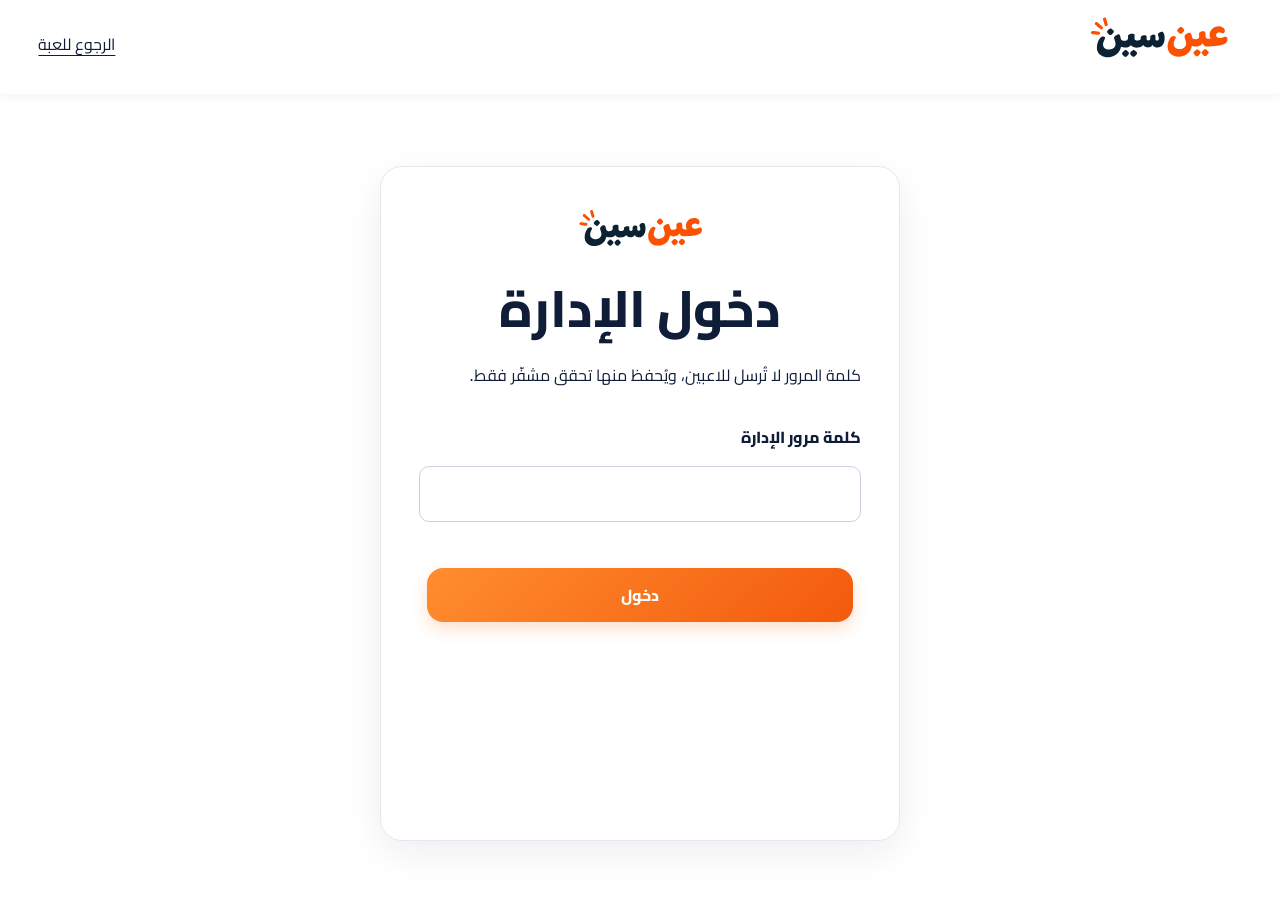
==== commit 3ab31ad6: "Set Gemini Flash as the question review default" ====
--- a/index.html
+++ b/index.html
@@ -1,4 +1,4 @@
-<!doctype html><html lang="ar" dir="rtl"><head><meta charset="UTF-8"/><meta name="viewport" content="width=device-width,initial-scale=1.0,viewport-fit=cover"/><title>عين سين — بوابة الأسئلة</title>  <script type="module" crossorigin src="./assets/review-entry-v1.js"></script>
-  <link rel="modulepreload" crossorigin href="./assets/review-runtime-v1.js">
+<!doctype html><html lang="ar" dir="rtl"><head><meta charset="UTF-8"/><meta name="viewport" content="width=device-width,initial-scale=1.0,viewport-fit=cover"/><title>عين سين — بوابة الأسئلة</title>  <script type="module" crossorigin src="./assets/review-entry-v2.js"></script>
+  <link rel="modulepreload" crossorigin href="./assets/review-runtime-v2.js">
   <link rel="stylesheet" crossorigin href="./assets/review-v1.css">
 </head><body><div id="root"></div></body></html>
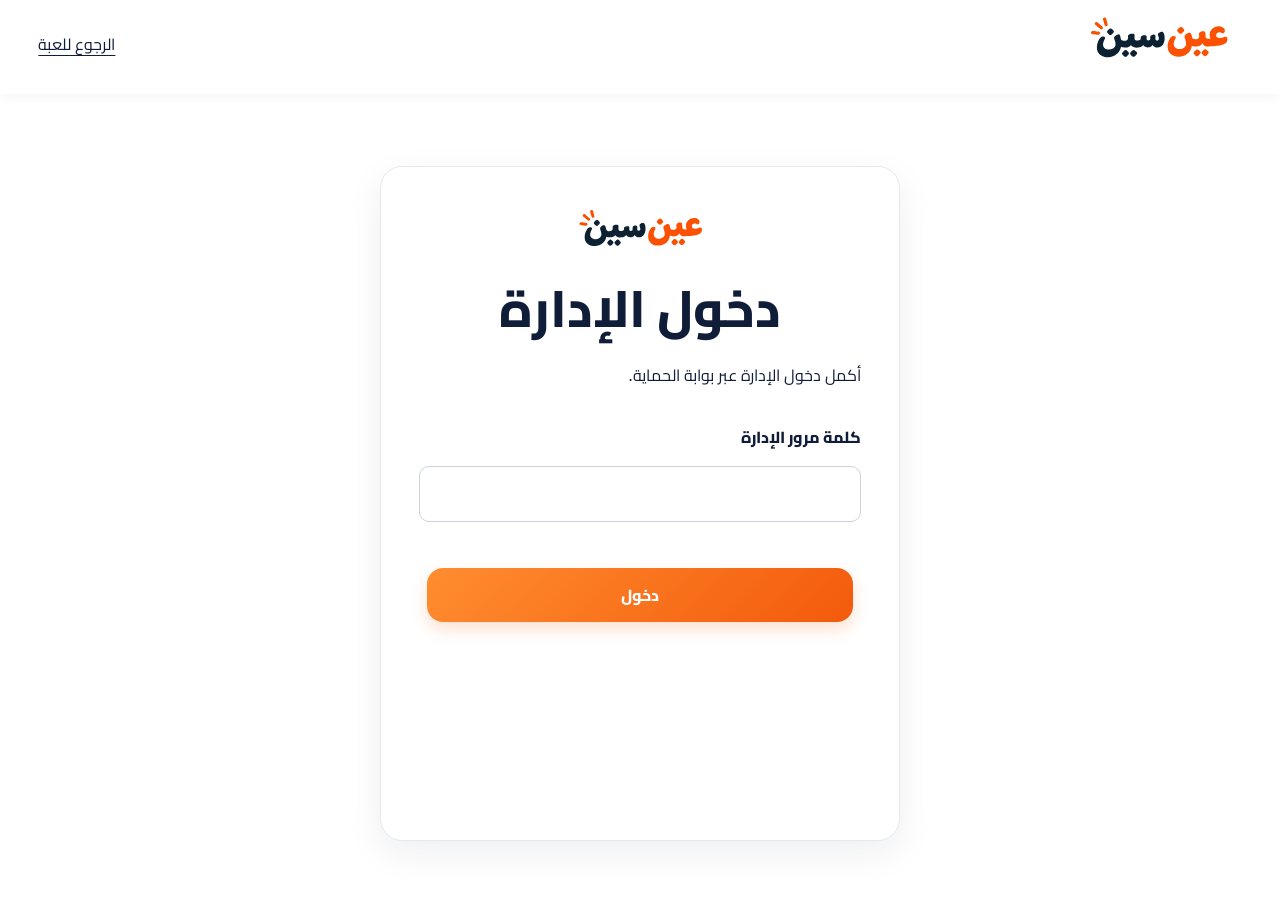
==== commit cec6d5ec: "Switch review portal to API-only setup" ====
--- a/index.html
+++ b/index.html
@@ -1,4 +1,4 @@
-<!doctype html><html lang="ar" dir="rtl"><head><meta charset="UTF-8"/><meta name="viewport" content="width=device-width,initial-scale=1.0,viewport-fit=cover"/><title>عين سين — بوابة الأسئلة</title>  <script type="module" crossorigin src="./assets/review-entry-v2.js"></script>
-  <link rel="modulepreload" crossorigin href="./assets/review-runtime-v2.js">
+<!doctype html><html lang="ar" dir="rtl"><head><meta charset="UTF-8"/><meta name="viewport" content="width=device-width,initial-scale=1.0,viewport-fit=cover"/><title>عين سين — بوابة الأسئلة</title>  <script type="module" crossorigin src="./assets/review-entry-v3.js"></script>
+  <link rel="modulepreload" crossorigin href="./assets/review-runtime-v3.js">
   <link rel="stylesheet" crossorigin href="./assets/review-v1.css">
 </head><body><div id="root"></div></body></html>
